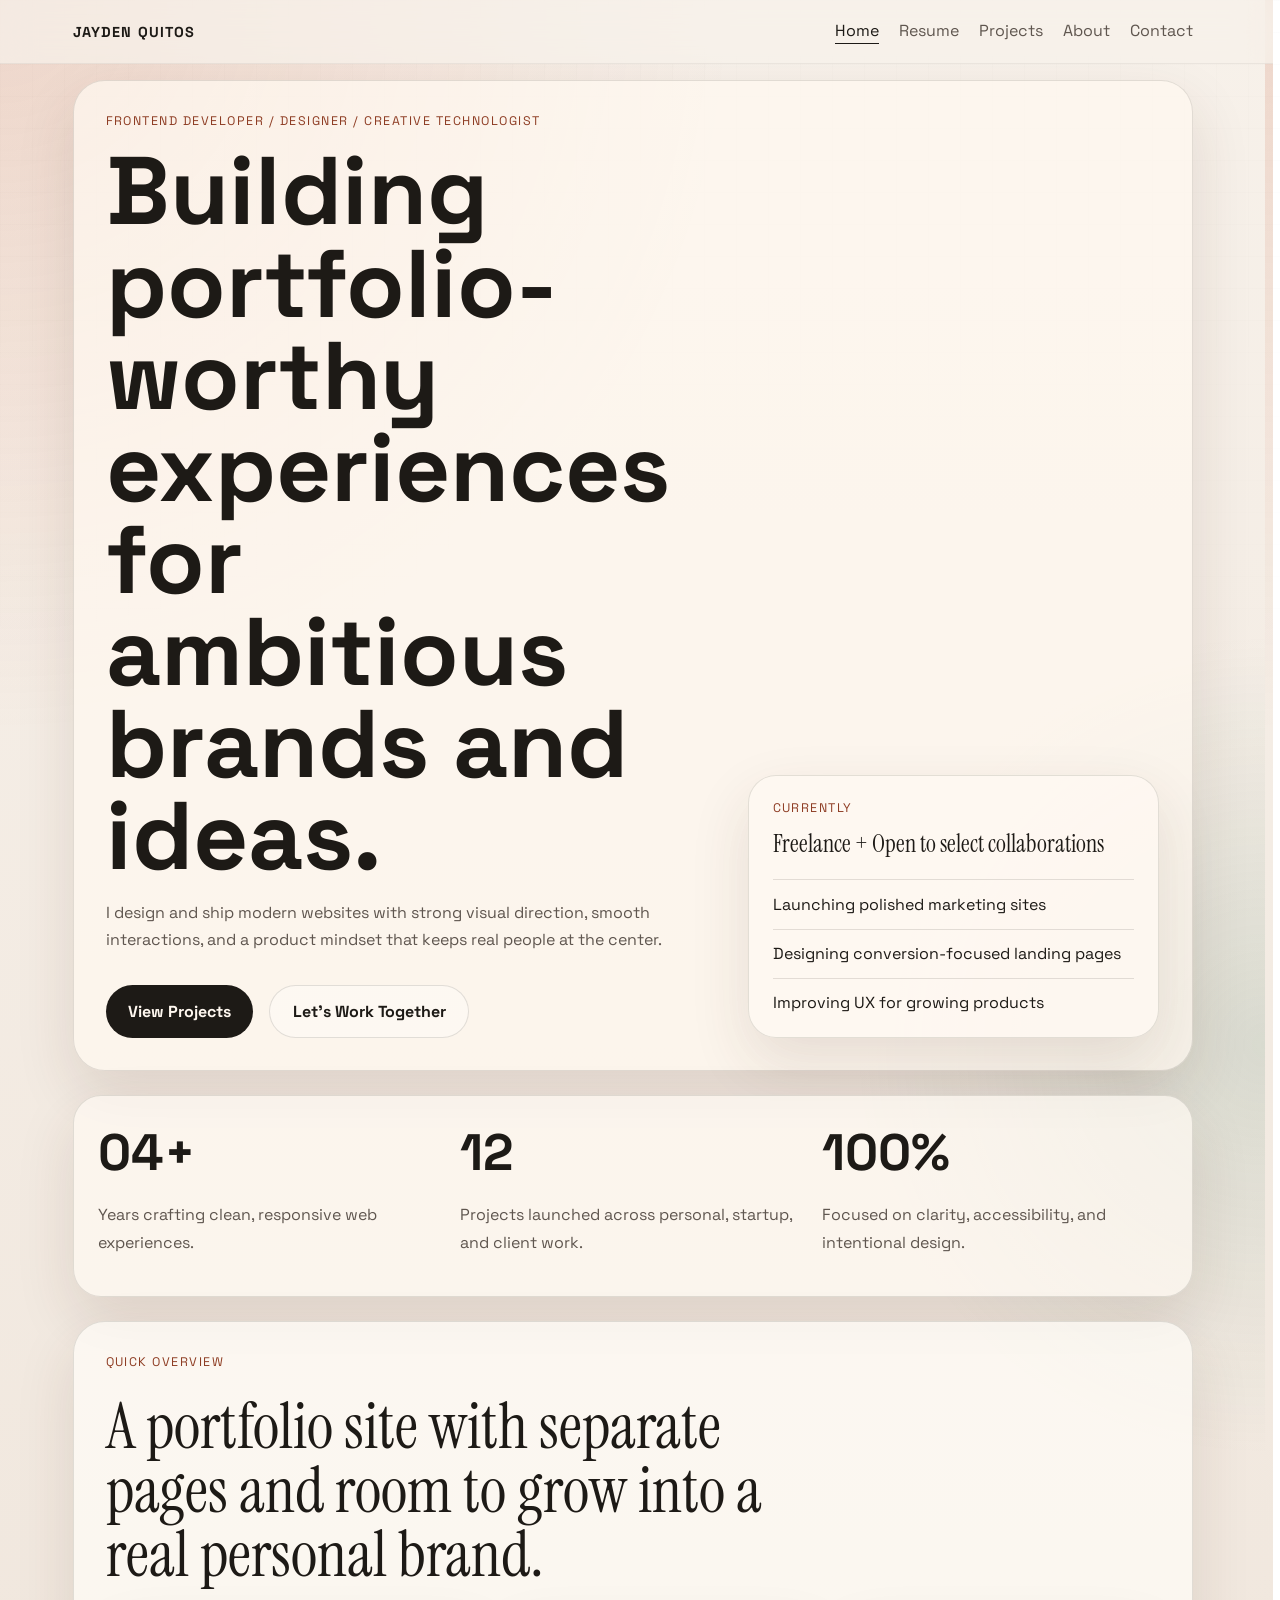
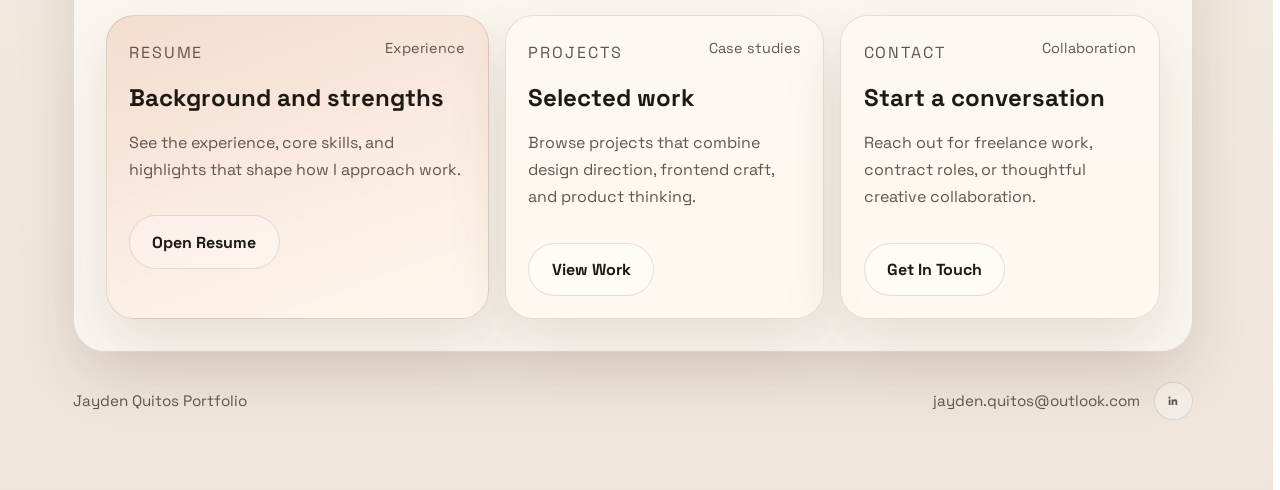
==== index.html @ 145be450 "Initial portfolio site" ====
<!DOCTYPE html>
<html lang="en">
<head>
  <meta charset="UTF-8">
  <meta name="viewport" content="width=device-width, initial-scale=1.0">
  <title>Jayden Quitos | Home</title>
  <meta
    name="description"
    content="Portfolio website for Jayden Quitos, a product-minded developer building thoughtful digital experiences."
  >
  <link rel="preconnect" href="https://fonts.googleapis.com">
  <link rel="preconnect" href="https://fonts.gstatic.com" crossorigin>
  <link
    href="https://fonts.googleapis.com/css2?family=Space+Grotesk:wght@400;500;700&family=Instrument+Serif:ital@0;1&display=swap"
    rel="stylesheet"
  >
  <link rel="stylesheet" href="styles.css">
</head>
<body data-page="home">
  <div class="site-shell">
    <header class="topbar">
      <a class="brand" href="index.html">Jayden Quitos</a>
      <nav class="nav">
        <a href="index.html" class="active">Home</a>
        <a href="resume.html">Resume</a>
        <a href="projects.html">Projects</a>
        <a href="about.html">About</a>
        <a href="contact.html">Contact</a>
      </nav>
    </header>

    <main>
      <section class="hero reveal">
        <div class="hero-copy">
          <p class="eyebrow">Frontend Developer / Designer / Creative Technologist</p>
          <h1>Building portfolio-worthy experiences for ambitious brands and ideas.</h1>
          <p class="lede">
            I design and ship modern websites with strong visual direction, smooth interactions,
            and a product mindset that keeps real people at the center.
          </p>
          <div class="hero-actions">
            <a class="button button-primary" href="projects.html">View Projects</a>
            <a class="button button-secondary" href="contact.html">Let's Work Together</a>
          </div>
        </div>

        <aside class="hero-card">
          <p class="card-label">Currently</p>
          <h2>Freelance + Open to select collaborations</h2>
          <ul class="highlight-list">
            <li>Launching polished marketing sites</li>
            <li>Designing conversion-focused landing pages</li>
            <li>Improving UX for growing products</li>
          </ul>
        </aside>
      </section>

      <section class="stats reveal">
        <article>
          <span>04+</span>
          <p>Years crafting clean, responsive web experiences.</p>
        </article>
        <article>
          <span>12</span>
          <p>Projects launched across personal, startup, and client work.</p>
        </article>
        <article>
          <span>100%</span>
          <p>Focused on clarity, accessibility, and intentional design.</p>
        </article>
      </section>

      <section class="section reveal">
        <div class="section-heading">
          <p class="eyebrow">Quick Overview</p>
          <h2>A portfolio site with separate pages and room to grow into a real personal brand.</h2>
        </div>

        <div class="project-grid">
          <article class="project-card featured">
            <div class="project-meta">
              <p>Resume</p>
              <span>Experience</span>
            </div>
            <h3>Background and strengths</h3>
            <p>See the experience, core skills, and highlights that shape how I approach work.</p>
            <div class="hero-actions">
              <a class="button button-secondary" href="resume.html">Open Resume</a>
            </div>
          </article>

          <article class="project-card">
            <div class="project-meta">
              <p>Projects</p>
              <span>Case studies</span>
            </div>
            <h3>Selected work</h3>
            <p>Browse projects that combine design direction, frontend craft, and product thinking.</p>
            <div class="hero-actions">
              <a class="button button-secondary" href="projects.html">View Work</a>
            </div>
          </article>

          <article class="project-card">
            <div class="project-meta">
              <p>Contact</p>
              <span>Collaboration</span>
            </div>
            <h3>Start a conversation</h3>
            <p>Reach out for freelance work, contract roles, or thoughtful creative collaboration.</p>
            <div class="hero-actions">
              <a class="button button-secondary" href="contact.html">Get In Touch</a>
            </div>
          </article>
        </div>
      </section>
    </main>

    <footer class="footer">
      <p>Jayden Quitos Portfolio</p>
      <div class="footer-links">
        <a class="footer-link" href="mailto:jayden.quitos@outlook.com">jayden.quitos@outlook.com</a>
        <a
          class="footer-icon"
          href="https://www.linkedin.com/in/jayden-quitos/"
          target="_blank"
          rel="noreferrer"
          aria-label="Jayden Quitos on LinkedIn"
        >
          <svg viewBox="0 0 24 24" aria-hidden="true">
            <path d="M6.94 8.5A1.56 1.56 0 1 1 6.93 5.4a1.56 1.56 0 0 1 .01 3.1Zm-1.34 1.2h2.68V18H5.6V9.7Zm4.36 0h2.57v1.13h.04c.36-.68 1.23-1.39 2.53-1.39 2.71 0 3.21 1.78 3.21 4.1V18h-2.67v-3.95c0-.94-.02-2.15-1.31-2.15-1.31 0-1.51 1.02-1.51 2.08V18H9.96V9.7Z"></path>
          </svg>
        </a>
      </div>
    </footer>
  </div>

  <script src="script.js"></script>
</body>
</html>
---- styles.css ----
:root {
  --bg: #f4efe7;
  --surface: rgba(255, 250, 242, 0.7);
  --surface-strong: #fff8f0;
  --text: #1d1a16;
  --muted: #5f564f;
  --line: rgba(29, 26, 22, 0.12);
  --accent: #c65d3a;
  --accent-deep: #8e3d24;
  --shadow: 0 24px 60px rgba(76, 45, 27, 0.12);
}

* {
  box-sizing: border-box;
}

html {
  scroll-behavior: smooth;
  scrollbar-gutter: stable;
}

body {
  margin: 0;
  min-height: 100vh;
  font-family: "Space Grotesk", sans-serif;
  color: var(--text);
  background:
    radial-gradient(circle at top left, rgba(198, 93, 58, 0.18), transparent 30%),
    radial-gradient(circle at right, rgba(96, 140, 118, 0.18), transparent 25%),
    linear-gradient(180deg, #f7f1ea 0%, #efe5db 100%);
}

body {
  overflow-y: scroll;
}

body::before {
  content: "";
  position: fixed;
  inset: 0;
  pointer-events: none;
  background-image: linear-gradient(rgba(29, 26, 22, 0.02) 1px, transparent 1px),
    linear-gradient(90deg, rgba(29, 26, 22, 0.02) 1px, transparent 1px);
  background-size: 32px 32px;
  mask-image: linear-gradient(180deg, rgba(0, 0, 0, 0.55), transparent 85%);
}

.site-shell {
  width: min(1120px, calc(100% - 2rem));
  margin: 0 auto;
  padding-bottom: 4rem;
}

.topbar {
  display: flex;
  align-items: center;
  justify-content: space-between;
  padding: 1.25rem 0;
  position: sticky;
  top: 0;
  z-index: 10;
}

.topbar::before {
  content: "";
  position: absolute;
  top: 0;
  bottom: 0;
  left: 50%;
  width: 100vw;
  transform: translateX(-50%);
  background: rgba(247, 241, 234, 0.72);
  backdrop-filter: blur(16px);
  -webkit-backdrop-filter: blur(16px);
  border-bottom: 1px solid rgba(29, 26, 22, 0.06);
  z-index: -1;
}

.brand,
.nav a {
  color: var(--text);
  text-decoration: none;
}

.brand {
  font-weight: 700;
  letter-spacing: 0.08em;
  text-transform: uppercase;
  font-size: 0.9rem;
}

.nav {
  display: flex;
  flex-wrap: wrap;
  gap: 1.25rem;
}

.nav a {
  color: var(--muted);
  padding-bottom: 0.15rem;
  border-bottom: 1px solid transparent;
}

.nav a:hover {
  color: var(--text);
  border-color: var(--accent);
}

.nav a.active {
  color: var(--text);
  border-color: var(--text);
}

.hero,
.stats,
.section,
.contact-panel,
.hero-card,
.project-card {
  border: 1px solid var(--line);
  box-shadow: var(--shadow);
}

.hero {
  display: grid;
  grid-template-columns: 1.35fr 0.9fr;
  gap: 1.5rem;
  padding: 2rem;
  border-radius: 32px;
  background: rgba(255, 248, 240, 0.72);
  margin-top: 1rem;
}

.page-hero {
  padding: 3rem 0 1rem;
  max-width: 48rem;
}

.eyebrow,
.project-meta p,
.card-label {
  text-transform: uppercase;
  letter-spacing: 0.12em;
  font-size: 0.78rem;
  color: var(--accent-deep);
  margin: 0 0 1rem;
}

.hero h1,
.page-hero h1,
.section-heading h2,
.hero-card h2 {
  margin: 0;
  line-height: 0.96;
}

.hero h1,
.page-hero h1 {
  font-size: clamp(3rem, 8vw, 6rem);
}

.hero h1 {
  max-width: 10ch;
}

.section-heading h2,
.hero-card h2 {
  font-family: "Instrument Serif", serif;
  font-weight: 400;
}

.lede,
.about-layout p,
.project-card p,
.contact-panel p,
.stats p {
  color: var(--muted);
  line-height: 1.7;
  font-size: 1rem;
}

.hero-actions {
  display: flex;
  flex-wrap: wrap;
  gap: 1rem;
  margin-top: 2rem;
}

.button {
  display: inline-flex;
  align-items: center;
  justify-content: center;
  border-radius: 999px;
  padding: 0.95rem 1.4rem;
  text-decoration: none;
  font-weight: 700;
  transition: transform 180ms ease, background-color 180ms ease, color 180ms ease;
}

.button:hover {
  transform: translateY(-2px);
}

.button-primary {
  background: var(--text);
  color: #fff8f0;
}

.button-secondary {
  border: 1px solid var(--line);
  color: var(--text);
  background: rgba(255, 255, 255, 0.3);
}

.hero-card,
.project-card,
.stats,
.contact-panel {
  background: var(--surface);
  border-radius: 28px;
}

.hero-card {
  padding: 1.5rem;
  align-self: end;
}

.highlight-list {
  list-style: none;
  padding: 0;
  margin: 1.5rem 0 0;
  display: grid;
  gap: 0.85rem;
}

.highlight-list li {
  padding-top: 0.85rem;
  border-top: 1px solid var(--line);
}

.stats {
  display: grid;
  grid-template-columns: repeat(3, 1fr);
  gap: 1rem;
  margin: 1.5rem 0 0;
  padding: 1.5rem;
}

.stats article span {
  display: block;
  font-size: clamp(2rem, 4vw, 3.25rem);
  font-weight: 700;
  margin-bottom: 0.5rem;
}

.section {
  margin-top: 1.5rem;
  padding: 2rem;
  border-radius: 32px;
  background: rgba(255, 252, 247, 0.72);
}

.section-heading {
  display: grid;
  gap: 0.6rem;
  max-width: 42rem;
  margin-bottom: 1.75rem;
}

.section-heading h2 {
  font-size: clamp(2rem, 5vw, 4rem);
  line-height: 1;
}

.project-grid {
  display: grid;
  grid-template-columns: 1.2fr 1fr 1fr;
  gap: 1rem;
}

.stacked-grid {
  grid-template-columns: repeat(3, 1fr);
}

.resume-grid {
  display: grid;
  grid-template-columns: 1.2fr 1fr 0.9fr;
  gap: 1rem;
}

.project-card {
  padding: 1.4rem;
}

.resume-card {
  padding: 1.4rem;
  border: 1px solid var(--line);
  border-radius: 28px;
  background: var(--surface);
  box-shadow: var(--shadow);
}

.resume-card h3 {
  margin: 0 0 1rem;
  font-size: 1.4rem;
}

.resume-item + .resume-item {
  margin-top: 1.25rem;
  padding-top: 1.25rem;
  border-top: 1px solid var(--line);
}

.resume-role,
.resume-meta {
  margin: 0;
}

.resume-role {
  font-weight: 700;
}

.resume-meta {
  color: var(--accent-deep);
  margin-top: 0.3rem;
  margin-bottom: 0.7rem;
  font-size: 0.9rem;
}

.compact {
  margin-top: 0;
}

.project-card.featured {
  background:
    linear-gradient(160deg, rgba(198, 93, 58, 0.18), rgba(255, 248, 240, 0.92)),
    var(--surface-strong);
}

.project-meta {
  display: flex;
  justify-content: space-between;
  gap: 1rem;
  color: var(--muted);
}

.project-meta span {
  color: var(--muted);
  font-size: 0.9rem;
}

.project-card h3 {
  margin: 0 0 0.8rem;
  font-size: 1.5rem;
}

.tag-row {
  display: flex;
  flex-wrap: wrap;
  gap: 0.65rem;
  margin-top: 1.25rem;
}

.tag-row span {
  border: 1px solid var(--line);
  border-radius: 999px;
  padding: 0.45rem 0.8rem;
  font-size: 0.85rem;
}

.about-layout {
  display: grid;
  grid-template-columns: repeat(2, minmax(0, 1fr));
  gap: 1.25rem;
}

.contact-panel {
  padding: 1.5rem;
  display: flex;
  align-items: center;
  justify-content: space-between;
  gap: 1rem;
}

.footer {
  display: flex;
  align-items: center;
  justify-content: space-between;
  gap: 1rem;
  padding: 1.5rem 0 0;
  color: var(--muted);
  font-size: 0.95rem;
}

.footer-links {
  display: flex;
  align-items: center;
  gap: 0.9rem;
}

.footer-link,
.footer-icon {
  color: var(--muted);
  text-decoration: none;
  transition: color 180ms ease, transform 180ms ease;
}

.footer-link:hover,
.footer-icon:hover {
  color: var(--text);
  transform: translateY(-1px);
}

.footer-icon {
  display: inline-flex;
  align-items: center;
  justify-content: center;
  width: 2.4rem;
  height: 2.4rem;
  border: 1px solid var(--line);
  border-radius: 999px;
  background: rgba(255, 255, 255, 0.35);
}

.footer-icon svg {
  width: 1rem;
  height: 1rem;
  fill: currentColor;
}

.reveal {
  opacity: 0;
  transform: translateY(28px);
  transition: opacity 700ms ease, transform 700ms ease;
}

.reveal.is-visible {
  opacity: 1;
  transform: translateY(0);
}

@media (max-width: 900px) {
  .hero,
  .stacked-grid,
  .resume-grid,
  .project-grid,
  .about-layout,
  .stats,
  .contact-panel {
    grid-template-columns: 1fr;
  }

  .contact-panel {
    display: grid;
  }
}

@media (max-width: 640px) {
  .site-shell {
    width: min(100% - 1rem, 100%);
  }

  .topbar {
    align-items: flex-start;
    flex-direction: column;
    gap: 0.75rem;
  }

  .nav {
    flex-wrap: wrap;
    gap: 0.8rem;
  }

  .footer {
    align-items: flex-start;
    flex-direction: column;
  }

  .footer-links {
    flex-wrap: wrap;
  }

  .hero,
  .section,
  .stats {
    padding: 1.25rem;
    border-radius: 24px;
  }

  .hero h1 {
    max-width: none;
  }
}
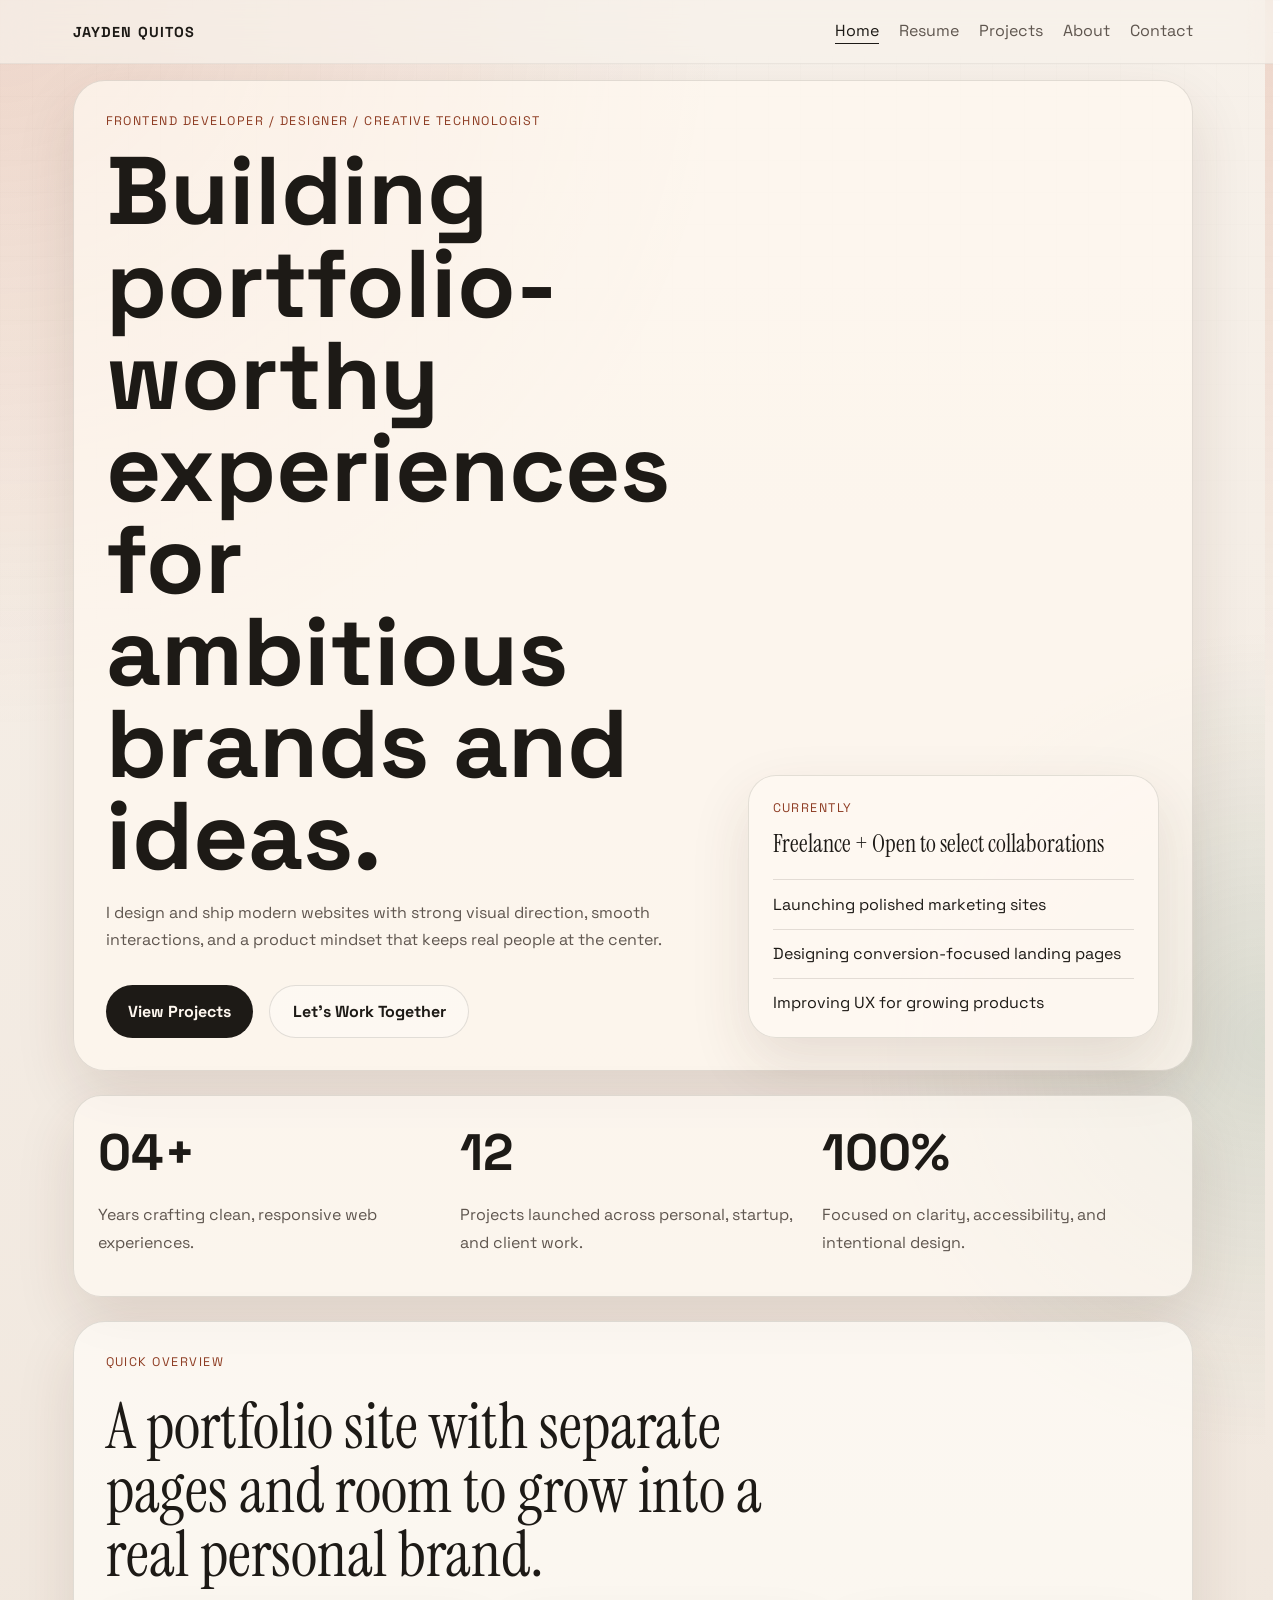
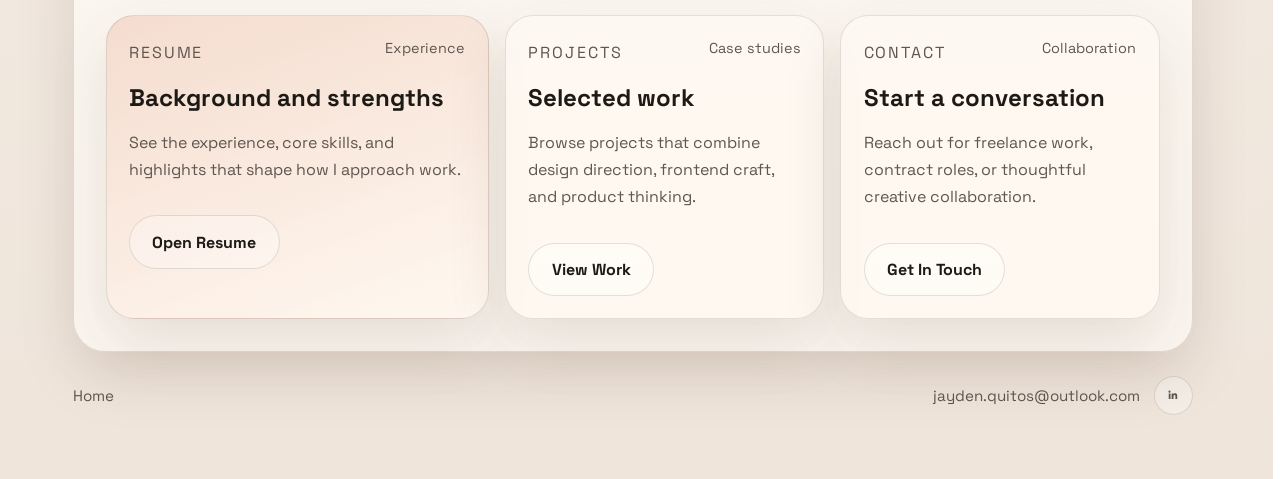
==== commit 99cd2f8e: "Restyle resume page and add footer home links" ====
--- a/index.html
+++ b/index.html
@@ -117,7 +117,7 @@
     </main>
 
     <footer class="footer">
-      <p>Jayden Quitos Portfolio</p>
+      <a class="footer-home" href="index.html">Home</a>
       <div class="footer-links">
         <a class="footer-link" href="mailto:jayden.quitos@outlook.com">jayden.quitos@outlook.com</a>
         <a
--- a/styles.css
+++ b/styles.css
@@ -27,6 +27,13 @@
   background:
     radial-gradient(circle at top left, rgba(198, 93, 58, 0.18), transparent 30%),
     radial-gradient(circle at right, rgba(96, 140, 118, 0.18), transparent 25%),
+    linear-gradient(180deg, #f7f1ea 0%, #efe5db 100%);
+}
+
+body[data-page="resume"] {
+  background:
+    linear-gradient(180deg, rgba(16, 11, 8, 0.64), rgba(16, 11, 8, 0.22) 24%, rgba(247, 241, 234, 0.94) 58%),
+    url("assets/Jayden-Resume-Background-v2.jpg") center top / cover fixed no-repeat,
     linear-gradient(180deg, #f7f1ea 0%, #efe5db 100%);
 }
 
@@ -76,6 +83,11 @@
   z-index: -1;
 }
 
+body[data-page="resume"] .topbar::before {
+  background: rgba(16, 11, 8, 0.24);
+  border-bottom: 1px solid rgba(255, 248, 240, 0.1);
+}
+
 .brand,
 .nav a {
   color: var(--text);
@@ -109,6 +121,17 @@
 .nav a.active {
   color: var(--text);
   border-color: var(--text);
+}
+
+body[data-page="resume"] .brand,
+body[data-page="resume"] .nav a {
+  color: #fff6ec;
+}
+
+body[data-page="resume"] .nav a:hover,
+body[data-page="resume"] .nav a.active {
+  color: #ffffff;
+  border-color: rgba(255, 255, 255, 0.88);
 }
 
 .hero,
@@ -136,6 +159,10 @@
   max-width: 48rem;
 }
 
+.resume-page-hero {
+  padding-top: 4.1rem;
+}
+
 .eyebrow,
 .project-meta p,
 .card-label {
@@ -177,6 +204,16 @@
   color: var(--muted);
   line-height: 1.7;
   font-size: 1rem;
+}
+
+body[data-page="resume"] .resume-page-hero h1,
+body[data-page="resume"] .resume-page-hero .eyebrow,
+body[data-page="resume"] .resume-page-hero .lede {
+  color: #fff8ef;
+}
+
+body[data-page="resume"] .resume-page-hero .lede {
+  max-width: 26rem;
 }
 
 .hero-actions {
@@ -260,6 +297,10 @@
   background: rgba(255, 252, 247, 0.72);
 }
 
+.resume-section {
+  margin-top: 2rem;
+}
+
 .section-heading {
   display: grid;
   gap: 0.6rem;
@@ -282,49 +323,22 @@
   grid-template-columns: repeat(3, 1fr);
 }
 
-.resume-grid {
-  display: grid;
-  grid-template-columns: 1.2fr 1fr 0.9fr;
-  gap: 1rem;
-}
-
 .project-card {
   padding: 1.4rem;
 }
 
-.resume-card {
-  padding: 1.4rem;
-  border: 1px solid var(--line);
-  border-radius: 28px;
-  background: var(--surface);
-  box-shadow: var(--shadow);
-}
-
-.resume-card h3 {
-  margin: 0 0 1rem;
-  font-size: 1.4rem;
-}
-
-.resume-item + .resume-item {
-  margin-top: 1.25rem;
-  padding-top: 1.25rem;
-  border-top: 1px solid var(--line);
-}
-
-.resume-role,
-.resume-meta {
-  margin: 0;
-}
-
-.resume-role {
-  font-weight: 700;
-}
-
-.resume-meta {
-  color: var(--accent-deep);
-  margin-top: 0.3rem;
-  margin-bottom: 0.7rem;
-  font-size: 0.9rem;
+.resume-preview {
+  max-width: 980px;
+  margin: 0 auto;
+}
+
+.resume-image {
+  display: block;
+  width: 100%;
+  height: auto;
+  border-radius: 24px;
+  box-shadow: 0 36px 90px rgba(45, 27, 15, 0.26);
+  background: #ffffff;
 }
 
 .compact {
@@ -398,6 +412,7 @@
   gap: 0.9rem;
 }
 
+.footer-home,
 .footer-link,
 .footer-icon {
   color: var(--muted);
@@ -405,6 +420,7 @@
   transition: color 180ms ease, transform 180ms ease;
 }
 
+.footer-home:hover,
 .footer-link:hover,
 .footer-icon:hover {
   color: var(--text);
@@ -442,7 +458,6 @@
 @media (max-width: 900px) {
   .hero,
   .stacked-grid,
-  .resume-grid,
   .project-grid,
   .about-layout,
   .stats,
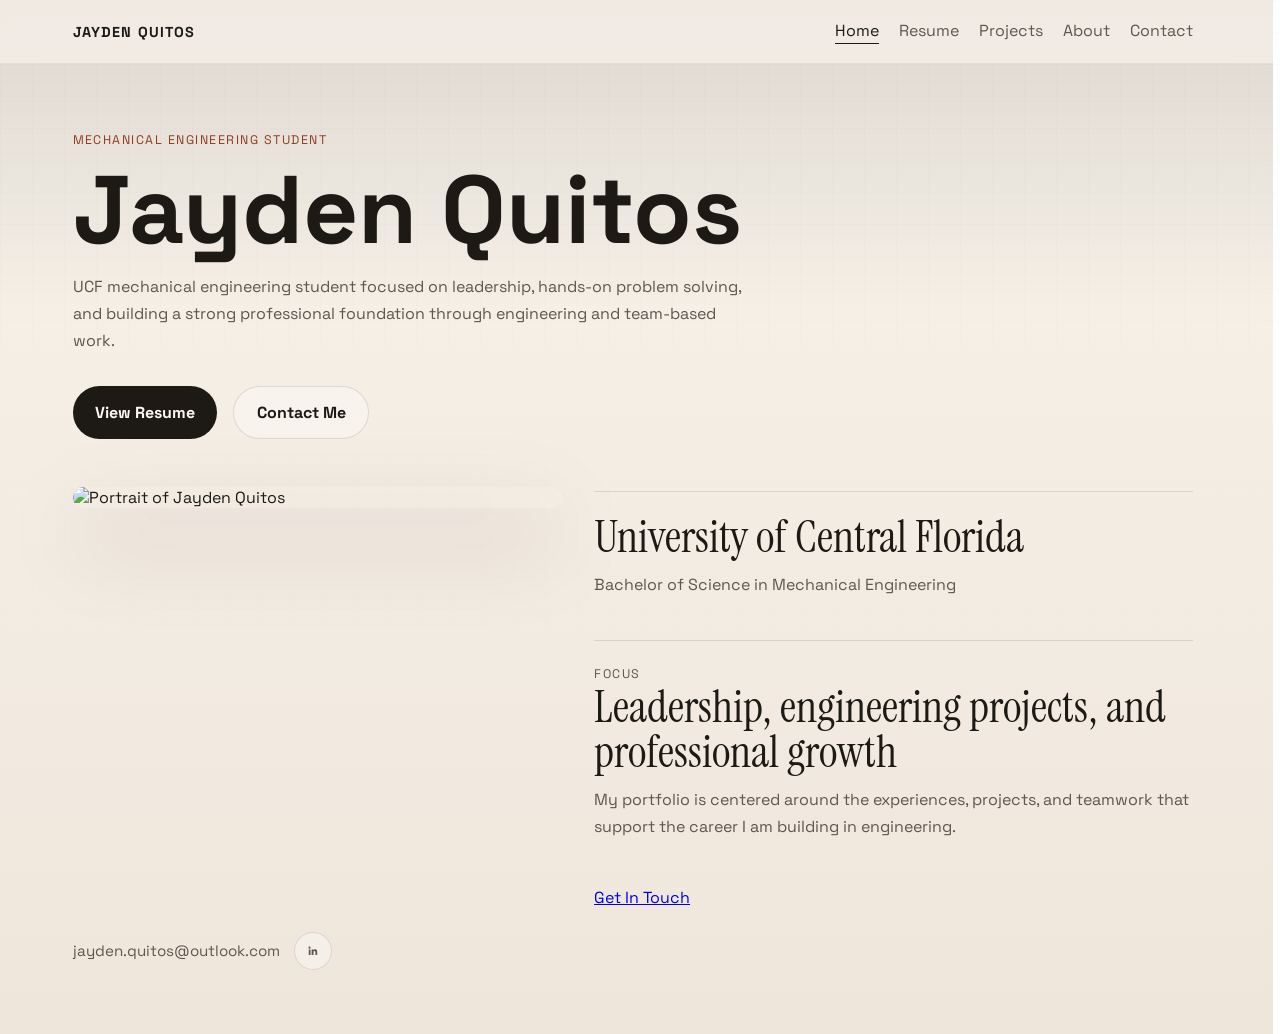
==== commit 97867eee: "Add files via upload" ====
--- a/index.html
+++ b/index.html
@@ -1,140 +1,97 @@
-<!DOCTYPE html>
-<html lang="en">
-<head>
-  <meta charset="UTF-8">
-  <meta name="viewport" content="width=device-width, initial-scale=1.0">
-  <title>Jayden Quitos | Home</title>
-  <meta
-    name="description"
-    content="Portfolio website for Jayden Quitos, a product-minded developer building thoughtful digital experiences."
-  >
-  <link rel="preconnect" href="https://fonts.googleapis.com">
-  <link rel="preconnect" href="https://fonts.gstatic.com" crossorigin>
-  <link
-    href="https://fonts.googleapis.com/css2?family=Space+Grotesk:wght@400;500;700&family=Instrument+Serif:ital@0;1&display=swap"
-    rel="stylesheet"
-  >
-  <link rel="stylesheet" href="styles.css">
-</head>
-<body data-page="home">
-  <div class="site-shell">
-    <header class="topbar">
-      <a class="brand" href="index.html">Jayden Quitos</a>
-      <nav class="nav">
-        <a href="index.html" class="active">Home</a>
-        <a href="resume.html">Resume</a>
-        <a href="projects.html">Projects</a>
-        <a href="about.html">About</a>
-        <a href="contact.html">Contact</a>
-      </nav>
+<!DOCTYPE html>
+<html lang="en">
+<head>
+  <meta charset="UTF-8">
+  <meta name="viewport" content="width=device-width, initial-scale=1.0">
+  <title>Jayden Quitos | Home</title>
+  <meta
+    name="description"
+    content="Portfolio website for Jayden Quitos, a product-minded developer building thoughtful digital experiences."
+  >
+  <link rel="preconnect" href="https://fonts.googleapis.com">
+  <link rel="preconnect" href="https://fonts.gstatic.com" crossorigin>
+  <link
+    href="https://fonts.googleapis.com/css2?family=Space+Grotesk:wght@400;500;700&family=Instrument+Serif:ital@0;1&display=swap"
+    rel="stylesheet"
+  >
+  <link rel="stylesheet" href="styles.css">
+</head>
+<body data-page="home">
+  <div class="site-shell">
+    <header class="topbar">
+      <a class="brand" href="index.html">Jayden Quitos</a>
+      <nav class="nav">
+        <a href="index.html" class="active">Home</a>
+        <a href="resume.html">Resume</a>
+        <a href="projects.html">Projects</a>
+        <a href="about.html">About</a>
+        <a href="contact.html">Contact</a>
+      </nav>
     </header>
 
     <main>
-      <section class="hero reveal">
-        <div class="hero-copy">
-          <p class="eyebrow">Frontend Developer / Designer / Creative Technologist</p>
-          <h1>Building portfolio-worthy experiences for ambitious brands and ideas.</h1>
-          <p class="lede">
-            I design and ship modern websites with strong visual direction, smooth interactions,
-            and a product mindset that keeps real people at the center.
-          </p>
-          <div class="hero-actions">
-            <a class="button button-primary" href="projects.html">View Projects</a>
-            <a class="button button-secondary" href="contact.html">Let's Work Together</a>
-          </div>
+      <section class="page-hero home-page-hero reveal">
+        <p class="eyebrow">Mechanical Engineering Student</p>
+        <h1>Jayden Quitos</h1>
+        <p class="lede">
+          UCF mechanical engineering student focused on leadership, hands-on problem solving, and
+          building a strong professional foundation through engineering and team-based work.
+        </p>
+        <div class="hero-actions">
+          <a class="button button-primary" href="resume.html">View Resume</a>
+          <a class="button button-secondary" href="contact.html">Contact Me</a>
+        </div>
+      </section>
+
+      <section class="home-profile reveal">
+        <div class="home-photo-wrap">
+          <img
+            class="home-photo"
+            src="assets/Jayden-Profile.png"
+            alt="Portrait of Jayden Quitos"
+          >
         </div>
 
-        <aside class="hero-card">
-          <p class="card-label">Currently</p>
-          <h2>Freelance + Open to select collaborations</h2>
-          <ul class="highlight-list">
-            <li>Launching polished marketing sites</li>
-            <li>Designing conversion-focused landing pages</li>
-            <li>Improving UX for growing products</li>
-          </ul>
-        </aside>
-      </section>
-
-      <section class="stats reveal">
-        <article>
-          <span>04+</span>
-          <p>Years crafting clean, responsive web experiences.</p>
-        </article>
-        <article>
-          <span>12</span>
-          <p>Projects launched across personal, startup, and client work.</p>
-        </article>
-        <article>
-          <span>100%</span>
-          <p>Focused on clarity, accessibility, and intentional design.</p>
-        </article>
-      </section>
-
-      <section class="section reveal">
-        <div class="section-heading">
-          <p class="eyebrow">Quick Overview</p>
-          <h2>A portfolio site with separate pages and room to grow into a real personal brand.</h2>
-        </div>
-
-        <div class="project-grid">
-          <article class="project-card featured">
-            <div class="project-meta">
-              <p>Resume</p>
-              <span>Experience</span>
-            </div>
-            <h3>Background and strengths</h3>
-            <p>See the experience, core skills, and highlights that shape how I approach work.</p>
-            <div class="hero-actions">
-              <a class="button button-secondary" href="resume.html">Open Resume</a>
-            </div>
+        <div class="home-summary">
+          <article class="simple-panel">
+            <h2>University of Central Florida</h2>
+            <p>Bachelor of Science in Mechanical Engineering</p>
           </article>
 
-          <article class="project-card">
-            <div class="project-meta">
-              <p>Projects</p>
-              <span>Case studies</span>
-            </div>
-            <h3>Selected work</h3>
-            <p>Browse projects that combine design direction, frontend craft, and product thinking.</p>
-            <div class="hero-actions">
-              <a class="button button-secondary" href="projects.html">View Work</a>
-            </div>
+          <article class="simple-panel">
+            <p class="card-label">Focus</p>
+            <h2>Leadership, engineering projects, and professional growth</h2>
+            <p>
+              My portfolio is centered around the experiences, projects, and teamwork that support
+              the career I am building in engineering.
+            </p>
           </article>
 
-          <article class="project-card">
-            <div class="project-meta">
-              <p>Contact</p>
-              <span>Collaboration</span>
-            </div>
-            <h3>Start a conversation</h3>
-            <p>Reach out for freelance work, contract roles, or thoughtful creative collaboration.</p>
-            <div class="hero-actions">
-              <a class="button button-secondary" href="contact.html">Get In Touch</a>
-            </div>
-          </article>
+          <div class="home-links">
+            <a class="text-link" href="contact.html">Get In Touch</a>
+          </div>
         </div>
       </section>
     </main>
 
     <footer class="footer">
-      <a class="footer-home" href="index.html">Home</a>
       <div class="footer-links">
         <a class="footer-link" href="mailto:jayden.quitos@outlook.com">jayden.quitos@outlook.com</a>
         <a
-          class="footer-icon"
-          href="https://www.linkedin.com/in/jayden-quitos/"
-          target="_blank"
-          rel="noreferrer"
-          aria-label="Jayden Quitos on LinkedIn"
-        >
-          <svg viewBox="0 0 24 24" aria-hidden="true">
-            <path d="M6.94 8.5A1.56 1.56 0 1 1 6.93 5.4a1.56 1.56 0 0 1 .01 3.1Zm-1.34 1.2h2.68V18H5.6V9.7Zm4.36 0h2.57v1.13h.04c.36-.68 1.23-1.39 2.53-1.39 2.71 0 3.21 1.78 3.21 4.1V18h-2.67v-3.95c0-.94-.02-2.15-1.31-2.15-1.31 0-1.51 1.02-1.51 2.08V18H9.96V9.7Z"></path>
-          </svg>
-        </a>
-      </div>
-    </footer>
-  </div>
-
-  <script src="script.js"></script>
-</body>
-</html>
+          class="footer-icon"
+          href="https://www.linkedin.com/in/jayden-quitos/"
+          target="_blank"
+          rel="noreferrer"
+          aria-label="Jayden Quitos on LinkedIn"
+        >
+          <svg viewBox="0 0 24 24" aria-hidden="true">
+            <path d="M6.94 8.5A1.56 1.56 0 1 1 6.93 5.4a1.56 1.56 0 0 1 .01 3.1Zm-1.34 1.2h2.68V18H5.6V9.7Zm4.36 0h2.57v1.13h.04c.36-.68 1.23-1.39 2.53-1.39 2.71 0 3.21 1.78 3.21 4.1V18h-2.67v-3.95c0-.94-.02-2.15-1.31-2.15-1.31 0-1.51 1.02-1.51 2.08V18H9.96V9.7Z"></path>
+          </svg>
+        </a>
+      </div>
+    </footer>
+  </div>
+
+  <script src="script.js"></script>
+</body>
+</html>
--- a/styles.css
+++ b/styles.css
@@ -1,35 +1,35 @@
-:root {
-  --bg: #f4efe7;
-  --surface: rgba(255, 250, 242, 0.7);
-  --surface-strong: #fff8f0;
-  --text: #1d1a16;
-  --muted: #5f564f;
-  --line: rgba(29, 26, 22, 0.12);
-  --accent: #c65d3a;
-  --accent-deep: #8e3d24;
-  --shadow: 0 24px 60px rgba(76, 45, 27, 0.12);
-}
-
-* {
-  box-sizing: border-box;
-}
-
-html {
-  scroll-behavior: smooth;
-  scrollbar-gutter: stable;
-}
-
-body {
-  margin: 0;
-  min-height: 100vh;
-  font-family: "Space Grotesk", sans-serif;
-  color: var(--text);
-  background:
-    radial-gradient(circle at top left, rgba(198, 93, 58, 0.18), transparent 30%),
-    radial-gradient(circle at right, rgba(96, 140, 118, 0.18), transparent 25%),
-    linear-gradient(180deg, #f7f1ea 0%, #efe5db 100%);
-}
-
+:root {
+  --bg: #f4efe7;
+  --surface: rgba(255, 250, 242, 0.7);
+  --surface-strong: #fff8f0;
+  --text: #1d1a16;
+  --muted: #5f564f;
+  --line: rgba(29, 26, 22, 0.12);
+  --accent: #c65d3a;
+  --accent-deep: #8e3d24;
+  --shadow: 0 24px 60px rgba(76, 45, 27, 0.12);
+}
+
+* {
+  box-sizing: border-box;
+}
+
+html {
+  scroll-behavior: smooth;
+  scrollbar-gutter: stable;
+}
+
+body {
+  margin: 0;
+  min-height: 100vh;
+  font-family: "Space Grotesk", sans-serif;
+  color: var(--text);
+  background:
+    radial-gradient(circle at top left, rgba(198, 93, 58, 0.18), transparent 30%),
+    radial-gradient(circle at right, rgba(96, 140, 118, 0.18), transparent 25%),
+    linear-gradient(180deg, #f7f1ea 0%, #efe5db 100%);
+}
+
 body[data-page="resume"] {
   background:
     linear-gradient(180deg, rgba(16, 11, 8, 0.64), rgba(16, 11, 8, 0.22) 24%, rgba(247, 241, 234, 0.94) 58%),
@@ -37,365 +37,444 @@
     linear-gradient(180deg, #f7f1ea 0%, #efe5db 100%);
 }
 
-body {
-  overflow-y: scroll;
-}
-
-body::before {
-  content: "";
-  position: fixed;
-  inset: 0;
-  pointer-events: none;
-  background-image: linear-gradient(rgba(29, 26, 22, 0.02) 1px, transparent 1px),
-    linear-gradient(90deg, rgba(29, 26, 22, 0.02) 1px, transparent 1px);
-  background-size: 32px 32px;
-  mask-image: linear-gradient(180deg, rgba(0, 0, 0, 0.55), transparent 85%);
-}
-
-.site-shell {
-  width: min(1120px, calc(100% - 2rem));
-  margin: 0 auto;
-  padding-bottom: 4rem;
-}
-
-.topbar {
-  display: flex;
-  align-items: center;
-  justify-content: space-between;
-  padding: 1.25rem 0;
-  position: sticky;
-  top: 0;
-  z-index: 10;
-}
-
-.topbar::before {
-  content: "";
-  position: absolute;
-  top: 0;
-  bottom: 0;
-  left: 50%;
-  width: 100vw;
-  transform: translateX(-50%);
-  background: rgba(247, 241, 234, 0.72);
-  backdrop-filter: blur(16px);
-  -webkit-backdrop-filter: blur(16px);
-  border-bottom: 1px solid rgba(29, 26, 22, 0.06);
-  z-index: -1;
-}
-
-body[data-page="resume"] .topbar::before {
-  background: rgba(16, 11, 8, 0.24);
-  border-bottom: 1px solid rgba(255, 248, 240, 0.1);
-}
-
-.brand,
-.nav a {
-  color: var(--text);
-  text-decoration: none;
-}
-
-.brand {
-  font-weight: 700;
-  letter-spacing: 0.08em;
-  text-transform: uppercase;
-  font-size: 0.9rem;
-}
-
-.nav {
-  display: flex;
-  flex-wrap: wrap;
-  gap: 1.25rem;
-}
-
-.nav a {
-  color: var(--muted);
-  padding-bottom: 0.15rem;
-  border-bottom: 1px solid transparent;
-}
-
-.nav a:hover {
-  color: var(--text);
-  border-color: var(--accent);
-}
-
-.nav a.active {
-  color: var(--text);
-  border-color: var(--text);
-}
-
-body[data-page="resume"] .brand,
-body[data-page="resume"] .nav a {
-  color: #fff6ec;
-}
-
-body[data-page="resume"] .nav a:hover,
-body[data-page="resume"] .nav a.active {
-  color: #ffffff;
-  border-color: rgba(255, 255, 255, 0.88);
-}
-
-.hero,
-.stats,
-.section,
-.contact-panel,
-.hero-card,
-.project-card {
-  border: 1px solid var(--line);
-  box-shadow: var(--shadow);
-}
-
-.hero {
-  display: grid;
-  grid-template-columns: 1.35fr 0.9fr;
-  gap: 1.5rem;
-  padding: 2rem;
-  border-radius: 32px;
-  background: rgba(255, 248, 240, 0.72);
-  margin-top: 1rem;
-}
-
+body[data-page="home"] {
+  background:
+    linear-gradient(180deg, rgba(17, 12, 9, 0.12), rgba(247, 241, 234, 0) 30%),
+    linear-gradient(180deg, #f8f3eb 0%, #efe6db 100%);
+}
+
+body {
+  overflow-y: scroll;
+}
+
+body::before {
+  content: "";
+  position: fixed;
+  inset: 0;
+  pointer-events: none;
+  background-image: linear-gradient(rgba(29, 26, 22, 0.02) 1px, transparent 1px),
+    linear-gradient(90deg, rgba(29, 26, 22, 0.02) 1px, transparent 1px);
+  background-size: 32px 32px;
+  mask-image: linear-gradient(180deg, rgba(0, 0, 0, 0.55), transparent 85%);
+}
+
+.site-shell {
+  width: min(1120px, calc(100% - 2rem));
+  margin: 0 auto;
+  padding-bottom: 4rem;
+}
+
+.topbar {
+  display: flex;
+  align-items: center;
+  justify-content: space-between;
+  padding: 1.25rem 0;
+  position: sticky;
+  top: 0;
+  z-index: 10;
+}
+
+.topbar::before {
+  content: "";
+  position: absolute;
+  top: 0;
+  bottom: 0;
+  left: 50%;
+  width: 100vw;
+  transform: translateX(-50%);
+  background: rgba(247, 241, 234, 0.72);
+  backdrop-filter: blur(16px);
+  -webkit-backdrop-filter: blur(16px);
+  border-bottom: 1px solid rgba(29, 26, 22, 0.06);
+  z-index: -1;
+}
+
+body[data-page="resume"] .topbar::before {
+  background: rgba(16, 11, 8, 0.24);
+  border-bottom: 1px solid rgba(255, 248, 240, 0.1);
+}
+
+.brand,
+.nav a {
+  color: var(--text);
+  text-decoration: none;
+}
+
+.brand {
+  font-weight: 700;
+  letter-spacing: 0.08em;
+  text-transform: uppercase;
+  font-size: 0.9rem;
+}
+
+.nav {
+  display: flex;
+  flex-wrap: wrap;
+  gap: 1.25rem;
+}
+
+.nav a {
+  color: var(--muted);
+  padding-bottom: 0.15rem;
+  border-bottom: 1px solid transparent;
+}
+
+.nav a:hover {
+  color: var(--text);
+  border-color: var(--accent);
+}
+
+.nav a.active {
+  color: var(--text);
+  border-color: var(--text);
+}
+
+body[data-page="resume"] .brand,
+body[data-page="resume"] .nav a {
+  color: #fff6ec;
+}
+
+body[data-page="resume"] .nav a:hover,
+body[data-page="resume"] .nav a.active {
+  color: #ffffff;
+  border-color: rgba(255, 255, 255, 0.88);
+}
+
+.hero,
+.stats,
+.section,
+.contact-panel,
+.hero-card,
+.project-card {
+  border: 1px solid var(--line);
+  box-shadow: var(--shadow);
+}
+
+.hero {
+  display: grid;
+  grid-template-columns: 1.35fr 0.9fr;
+  gap: 1.5rem;
+  padding: 2rem;
+  border-radius: 32px;
+  background: rgba(255, 248, 240, 0.72);
+  margin-top: 1rem;
+}
+
 .page-hero {
   padding: 3rem 0 1rem;
   max-width: 48rem;
 }
 
-.resume-page-hero {
-  padding-top: 4.1rem;
-}
-
-.eyebrow,
-.project-meta p,
-.card-label {
-  text-transform: uppercase;
-  letter-spacing: 0.12em;
-  font-size: 0.78rem;
-  color: var(--accent-deep);
-  margin: 0 0 1rem;
-}
-
-.hero h1,
-.page-hero h1,
-.section-heading h2,
-.hero-card h2 {
-  margin: 0;
-  line-height: 0.96;
-}
-
-.hero h1,
-.page-hero h1 {
-  font-size: clamp(3rem, 8vw, 6rem);
-}
-
-.hero h1 {
-  max-width: 10ch;
-}
-
-.section-heading h2,
-.hero-card h2 {
-  font-family: "Instrument Serif", serif;
-  font-weight: 400;
-}
-
-.lede,
-.about-layout p,
-.project-card p,
-.contact-panel p,
-.stats p {
-  color: var(--muted);
-  line-height: 1.7;
-  font-size: 1rem;
-}
-
-body[data-page="resume"] .resume-page-hero h1,
-body[data-page="resume"] .resume-page-hero .eyebrow,
-body[data-page="resume"] .resume-page-hero .lede {
-  color: #fff8ef;
-}
-
-body[data-page="resume"] .resume-page-hero .lede {
-  max-width: 26rem;
-}
-
-.hero-actions {
-  display: flex;
-  flex-wrap: wrap;
-  gap: 1rem;
-  margin-top: 2rem;
-}
-
-.button {
-  display: inline-flex;
-  align-items: center;
-  justify-content: center;
-  border-radius: 999px;
-  padding: 0.95rem 1.4rem;
-  text-decoration: none;
-  font-weight: 700;
-  transition: transform 180ms ease, background-color 180ms ease, color 180ms ease;
-}
-
-.button:hover {
-  transform: translateY(-2px);
-}
-
-.button-primary {
-  background: var(--text);
-  color: #fff8f0;
-}
-
-.button-secondary {
-  border: 1px solid var(--line);
-  color: var(--text);
-  background: rgba(255, 255, 255, 0.3);
-}
-
-.hero-card,
-.project-card,
-.stats,
-.contact-panel {
-  background: var(--surface);
-  border-radius: 28px;
-}
-
-.hero-card {
-  padding: 1.5rem;
-  align-self: end;
-}
-
-.highlight-list {
-  list-style: none;
-  padding: 0;
-  margin: 1.5rem 0 0;
-  display: grid;
-  gap: 0.85rem;
-}
-
-.highlight-list li {
-  padding-top: 0.85rem;
-  border-top: 1px solid var(--line);
-}
-
-.stats {
-  display: grid;
-  grid-template-columns: repeat(3, 1fr);
-  gap: 1rem;
-  margin: 1.5rem 0 0;
-  padding: 1.5rem;
-}
-
-.stats article span {
-  display: block;
-  font-size: clamp(2rem, 4vw, 3.25rem);
-  font-weight: 700;
-  margin-bottom: 0.5rem;
-}
-
-.section {
-  margin-top: 1.5rem;
-  padding: 2rem;
-  border-radius: 32px;
-  background: rgba(255, 252, 247, 0.72);
-}
-
-.resume-section {
-  margin-top: 2rem;
-}
-
-.section-heading {
-  display: grid;
-  gap: 0.6rem;
+.home-page-hero {
+  padding-top: 4.25rem;
   max-width: 42rem;
-  margin-bottom: 1.75rem;
-}
-
-.section-heading h2 {
-  font-size: clamp(2rem, 5vw, 4rem);
-  line-height: 1;
-}
-
+}
+
+.home-page-hero h1 {
+  line-height: 1.04;
+}
+
+.resume-page-hero {
+  padding-top: 4.1rem;
+}
+
+.eyebrow,
+.project-meta p,
+.card-label {
+  text-transform: uppercase;
+  letter-spacing: 0.12em;
+  font-size: 0.78rem;
+  color: var(--accent-deep);
+  margin: 0 0 1rem;
+}
+
+.hero h1,
+.page-hero h1,
+.section-heading h2,
+.hero-card h2 {
+  margin: 0;
+  line-height: 0.96;
+}
+
+.hero h1,
+.page-hero h1 {
+  font-size: clamp(3rem, 8vw, 6rem);
+}
+
+.hero h1 {
+  max-width: 10ch;
+}
+
+.section-heading h2,
+.hero-card h2 {
+  font-family: "Instrument Serif", serif;
+  font-weight: 400;
+}
+
+.lede,
+.about-layout p,
+.project-card p,
+.contact-panel p,
+.stats p {
+  color: var(--muted);
+  line-height: 1.7;
+  font-size: 1rem;
+}
+
+body[data-page="resume"] .resume-page-hero h1,
+body[data-page="resume"] .resume-page-hero .eyebrow,
+body[data-page="resume"] .resume-page-hero .lede {
+  color: #fff8ef;
+}
+
+body[data-page="resume"] .resume-page-hero .lede {
+  max-width: 26rem;
+}
+
+.hero-actions {
+  display: flex;
+  flex-wrap: wrap;
+  gap: 1rem;
+  margin-top: 2rem;
+}
+
+.button {
+  display: inline-flex;
+  align-items: center;
+  justify-content: center;
+  border-radius: 999px;
+  padding: 0.95rem 1.4rem;
+  text-decoration: none;
+  font-weight: 700;
+  transition: transform 180ms ease, background-color 180ms ease, color 180ms ease;
+}
+
+.button:hover {
+  transform: translateY(-2px);
+}
+
+.button-primary {
+  background: var(--text);
+  color: #fff8f0;
+}
+
+.button-secondary {
+  border: 1px solid var(--line);
+  color: var(--text);
+  background: rgba(255, 255, 255, 0.3);
+}
+
+.hero-card,
+.project-card,
+.stats,
+.contact-panel {
+  background: var(--surface);
+  border-radius: 28px;
+}
+
+.hero-card {
+  padding: 1.5rem;
+  align-self: end;
+}
+
+.highlight-list {
+  list-style: none;
+  padding: 0;
+  margin: 1.5rem 0 0;
+  display: grid;
+  gap: 0.85rem;
+}
+
+.highlight-list li {
+  padding-top: 0.85rem;
+  border-top: 1px solid var(--line);
+}
+
+.stats {
+  display: grid;
+  grid-template-columns: repeat(3, 1fr);
+  gap: 1rem;
+  margin: 1.5rem 0 0;
+  padding: 1.5rem;
+}
+
+.stats article span {
+  display: block;
+  font-size: clamp(2rem, 4vw, 3.25rem);
+  font-weight: 700;
+  margin-bottom: 0.5rem;
+}
+
+.section {
+  margin-top: 1.5rem;
+  padding: 2rem;
+  border-radius: 32px;
+  background: rgba(255, 252, 247, 0.72);
+}
+
+.resume-section {
+  margin-top: 2rem;
+}
+
+.section-heading {
+  display: grid;
+  gap: 0.6rem;
+  max-width: 42rem;
+  margin-bottom: 1.75rem;
+}
+
+.section-heading h2 {
+  font-size: clamp(2rem, 5vw, 4rem);
+  line-height: 1;
+}
+
 .project-grid {
   display: grid;
   grid-template-columns: 1.2fr 1fr 1fr;
   gap: 1rem;
 }
 
-.stacked-grid {
-  grid-template-columns: repeat(3, 1fr);
-}
-
-.project-card {
-  padding: 1.4rem;
-}
-
-.resume-preview {
-  max-width: 980px;
-  margin: 0 auto;
-}
-
-.resume-image {
+.home-profile {
+  display: grid;
+  grid-template-columns: 0.9fr 1.1fr;
+  gap: 2rem;
+  align-items: start;
+  margin-top: 2rem;
+}
+
+.home-photo-wrap {
+  position: relative;
+}
+
+.home-photo-wrap::before {
+  content: "";
+  position: absolute;
+  inset: auto 8% -4% 8%;
+  height: 18%;
+  background: rgba(29, 26, 22, 0.16);
+  filter: blur(28px);
+  z-index: 0;
+}
+
+.home-photo {
+  position: relative;
+  z-index: 1;
   display: block;
   width: 100%;
   height: auto;
-  border-radius: 24px;
-  box-shadow: 0 36px 90px rgba(45, 27, 15, 0.26);
-  background: #ffffff;
-}
-
-.compact {
-  margin-top: 0;
-}
-
-.project-card.featured {
-  background:
-    linear-gradient(160deg, rgba(198, 93, 58, 0.18), rgba(255, 248, 240, 0.92)),
-    var(--surface-strong);
-}
-
-.project-meta {
-  display: flex;
-  justify-content: space-between;
-  gap: 1rem;
+  border-radius: 28px;
+  box-shadow: 0 34px 90px rgba(45, 27, 15, 0.18);
+}
+
+.home-summary {
+  display: grid;
+  gap: 1.25rem;
+  padding-top: 0.25rem;
+}
+
+.simple-panel {
+  padding: 1.4rem 0;
+  border-top: 1px solid var(--line);
+}
+
+.simple-panel h2 {
+  margin: 0 0 0.7rem;
+  font-family: "Instrument Serif", serif;
+  font-size: clamp(1.8rem, 4vw, 2.8rem);
+  font-weight: 400;
+  line-height: 1;
+}
+
+.simple-panel p {
+  margin: 0;
   color: var(--muted);
-}
-
-.project-meta span {
-  color: var(--muted);
-  font-size: 0.9rem;
-}
-
-.project-card h3 {
-  margin: 0 0 0.8rem;
-  font-size: 1.5rem;
-}
-
-.tag-row {
+  line-height: 1.7;
+}
+
+.home-links {
   display: flex;
   flex-wrap: wrap;
-  gap: 0.65rem;
-  margin-top: 1.25rem;
-}
-
-.tag-row span {
-  border: 1px solid var(--line);
-  border-radius: 999px;
-  padding: 0.45rem 0.8rem;
-  font-size: 0.85rem;
-}
-
-.about-layout {
-  display: grid;
-  grid-template-columns: repeat(2, minmax(0, 1fr));
-  gap: 1.25rem;
-}
-
-.contact-panel {
-  padding: 1.5rem;
-  display: flex;
-  align-items: center;
-  justify-content: space-between;
-  gap: 1rem;
-}
-
+  gap: 1.1rem;
+  padding-top: 0.25rem;
+}
+
+.stacked-grid {
+  grid-template-columns: repeat(3, 1fr);
+}
+
+.project-card {
+  padding: 1.4rem;
+}
+
+.resume-preview {
+  max-width: 980px;
+  margin: 0 auto;
+}
+
+.resume-image {
+  display: block;
+  width: 100%;
+  height: auto;
+  border-radius: 24px;
+  box-shadow: 0 36px 90px rgba(45, 27, 15, 0.26);
+  background: #ffffff;
+}
+
+.compact {
+  margin-top: 0;
+}
+
+.project-card.featured {
+  background:
+    linear-gradient(160deg, rgba(198, 93, 58, 0.18), rgba(255, 248, 240, 0.92)),
+    var(--surface-strong);
+}
+
+.project-meta {
+  display: flex;
+  justify-content: space-between;
+  gap: 1rem;
+  color: var(--muted);
+}
+
+.project-meta span {
+  color: var(--muted);
+  font-size: 0.9rem;
+}
+
+.project-card h3 {
+  margin: 0 0 0.8rem;
+  font-size: 1.5rem;
+}
+
+.tag-row {
+  display: flex;
+  flex-wrap: wrap;
+  gap: 0.65rem;
+  margin-top: 1.25rem;
+}
+
+.tag-row span {
+  border: 1px solid var(--line);
+  border-radius: 999px;
+  padding: 0.45rem 0.8rem;
+  font-size: 0.85rem;
+}
+
+.about-layout {
+  display: grid;
+  grid-template-columns: repeat(2, minmax(0, 1fr));
+  gap: 1.25rem;
+}
+
+.contact-panel {
+  padding: 1.5rem;
+  display: flex;
+  align-items: center;
+  justify-content: space-between;
+  gap: 1rem;
+}
+
 .footer {
   display: flex;
   align-items: center;
@@ -403,9 +482,9 @@
   gap: 1rem;
   padding: 1.5rem 0 0;
   color: var(--muted);
-  font-size: 0.95rem;
-}
-
+  font-size: 1rem;
+}
+
 .footer-links {
   display: flex;
   align-items: center;
@@ -417,6 +496,7 @@
 .footer-icon {
   color: var(--muted);
   text-decoration: none;
+  font-size: 0.95rem;
   transition: color 180ms ease, transform 180ms ease;
 }
 
@@ -426,83 +506,84 @@
   color: var(--text);
   transform: translateY(-1px);
 }
-
-.footer-icon {
-  display: inline-flex;
-  align-items: center;
-  justify-content: center;
-  width: 2.4rem;
-  height: 2.4rem;
-  border: 1px solid var(--line);
-  border-radius: 999px;
-  background: rgba(255, 255, 255, 0.35);
-}
-
-.footer-icon svg {
-  width: 1rem;
-  height: 1rem;
-  fill: currentColor;
-}
-
-.reveal {
-  opacity: 0;
-  transform: translateY(28px);
-  transition: opacity 700ms ease, transform 700ms ease;
-}
-
-.reveal.is-visible {
-  opacity: 1;
-  transform: translateY(0);
-}
-
+
+.footer-icon {
+  display: inline-flex;
+  align-items: center;
+  justify-content: center;
+  width: 2.4rem;
+  height: 2.4rem;
+  border: 1px solid var(--line);
+  border-radius: 999px;
+  background: rgba(255, 255, 255, 0.35);
+}
+
+.footer-icon svg {
+  width: 1rem;
+  height: 1rem;
+  fill: currentColor;
+}
+
+.reveal {
+  opacity: 0;
+  transform: translateY(28px);
+  transition: opacity 700ms ease, transform 700ms ease;
+}
+
+.reveal.is-visible {
+  opacity: 1;
+  transform: translateY(0);
+}
+
 @media (max-width: 900px) {
   .hero,
+  .home-profile,
   .stacked-grid,
   .project-grid,
   .about-layout,
-  .stats,
-  .contact-panel {
-    grid-template-columns: 1fr;
-  }
-
-  .contact-panel {
-    display: grid;
-  }
-}
-
-@media (max-width: 640px) {
-  .site-shell {
-    width: min(100% - 1rem, 100%);
-  }
-
-  .topbar {
-    align-items: flex-start;
-    flex-direction: column;
-    gap: 0.75rem;
-  }
-
-  .nav {
-    flex-wrap: wrap;
-    gap: 0.8rem;
-  }
-
-  .footer {
-    align-items: flex-start;
-    flex-direction: column;
-  }
-
-  .footer-links {
-    flex-wrap: wrap;
-  }
-
-  .hero,
-  .section,
-  .stats {
-    padding: 1.25rem;
-    border-radius: 24px;
-  }
-
-  .hero h1 {
-    max-width: none;
-  }
-}
+  .stats,
+  .contact-panel {
+    grid-template-columns: 1fr;
+  }
+
+  .contact-panel {
+    display: grid;
+  }
+}
+
+@media (max-width: 640px) {
+  .site-shell {
+    width: min(100% - 1rem, 100%);
+  }
+
+  .topbar {
+    align-items: flex-start;
+    flex-direction: column;
+    gap: 0.75rem;
+  }
+
+  .nav {
+    flex-wrap: wrap;
+    gap: 0.8rem;
+  }
+
+  .footer {
+    align-items: flex-start;
+    flex-direction: column;
+  }
+
+  .footer-links {
+    flex-wrap: wrap;
+  }
+
+  .hero,
+  .section,
+  .stats {
+    padding: 1.25rem;
+    border-radius: 24px;
+  }
+
+  .hero h1 {
+    max-width: none;
+  }
+}
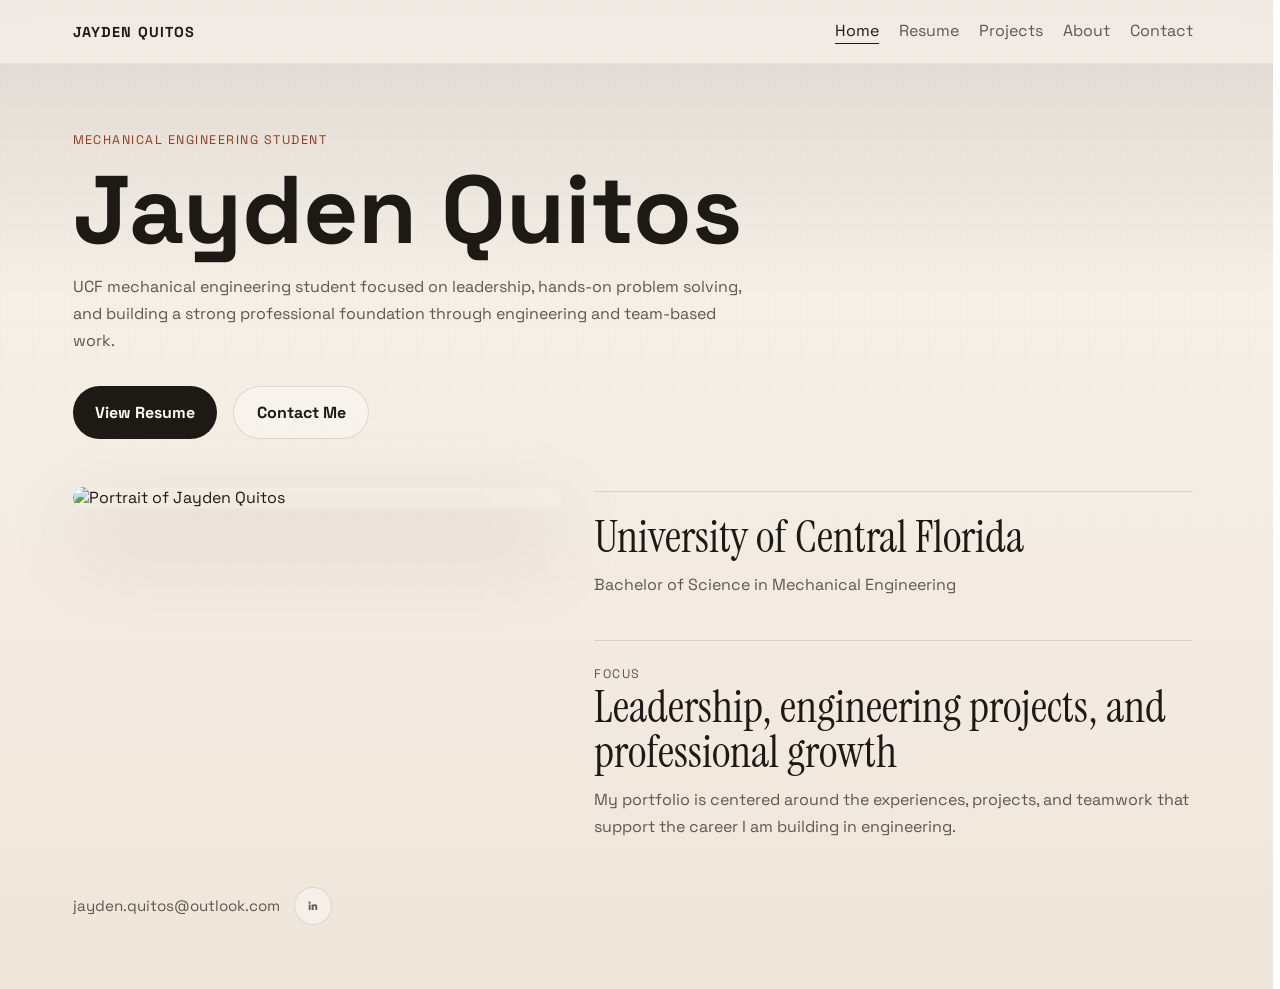
==== commit 1e47fd7d: "Update index.html" ====
--- a/index.html
+++ b/index.html
@@ -27,57 +27,53 @@
         <a href="about.html">About</a>
         <a href="contact.html">Contact</a>
       </nav>
-    </header>
-
-    <main>
-      <section class="page-hero home-page-hero reveal">
-        <p class="eyebrow">Mechanical Engineering Student</p>
-        <h1>Jayden Quitos</h1>
-        <p class="lede">
-          UCF mechanical engineering student focused on leadership, hands-on problem solving, and
-          building a strong professional foundation through engineering and team-based work.
-        </p>
-        <div class="hero-actions">
-          <a class="button button-primary" href="resume.html">View Resume</a>
-          <a class="button button-secondary" href="contact.html">Contact Me</a>
-        </div>
-      </section>
-
-      <section class="home-profile reveal">
-        <div class="home-photo-wrap">
-          <img
-            class="home-photo"
-            src="assets/Jayden-Profile.png"
-            alt="Portrait of Jayden Quitos"
-          >
-        </div>
-
-        <div class="home-summary">
-          <article class="simple-panel">
-            <h2>University of Central Florida</h2>
-            <p>Bachelor of Science in Mechanical Engineering</p>
-          </article>
-
-          <article class="simple-panel">
-            <p class="card-label">Focus</p>
-            <h2>Leadership, engineering projects, and professional growth</h2>
-            <p>
-              My portfolio is centered around the experiences, projects, and teamwork that support
-              the career I am building in engineering.
-            </p>
-          </article>
-
-          <div class="home-links">
-            <a class="text-link" href="contact.html">Get In Touch</a>
-          </div>
-        </div>
-      </section>
-    </main>
-
-    <footer class="footer">
-      <div class="footer-links">
-        <a class="footer-link" href="mailto:jayden.quitos@outlook.com">jayden.quitos@outlook.com</a>
-        <a
+    </header>
+
+    <main>
+      <section class="page-hero home-page-hero reveal">
+        <p class="eyebrow">Mechanical Engineering Student</p>
+        <h1>Jayden Quitos</h1>
+        <p class="lede">
+          UCF mechanical engineering student focused on leadership, hands-on problem solving, and
+          building a strong professional foundation through engineering and team-based work.
+        </p>
+        <div class="hero-actions">
+          <a class="button button-primary" href="resume.html">View Resume</a>
+          <a class="button button-secondary" href="contact.html">Contact Me</a>
+        </div>
+      </section>
+
+      <section class="home-profile reveal">
+        <div class="home-photo-wrap">
+          <img
+            class="home-photo"
+            src="assets/Jayden-Profile.png"
+            alt="Portrait of Jayden Quitos"
+          >
+        </div>
+
+        <div class="home-summary">
+          <article class="simple-panel">
+            <h2>University of Central Florida</h2>
+            <p>Bachelor of Science in Mechanical Engineering</p>
+          </article>
+
+          <article class="simple-panel">
+            <p class="card-label">Focus</p>
+            <h2>Leadership, engineering projects, and professional growth</h2>
+            <p>
+              My portfolio is centered around the experiences, projects, and teamwork that support
+              the career I am building in engineering.
+            </p>
+          </article>
+        </div>
+      </section>
+    </main>
+
+    <footer class="footer">
+      <div class="footer-links">
+        <a class="footer-link" href="mailto:jayden.quitos@outlook.com">jayden.quitos@outlook.com</a>
+        <a
           class="footer-icon"
           href="https://www.linkedin.com/in/jayden-quitos/"
           target="_blank"
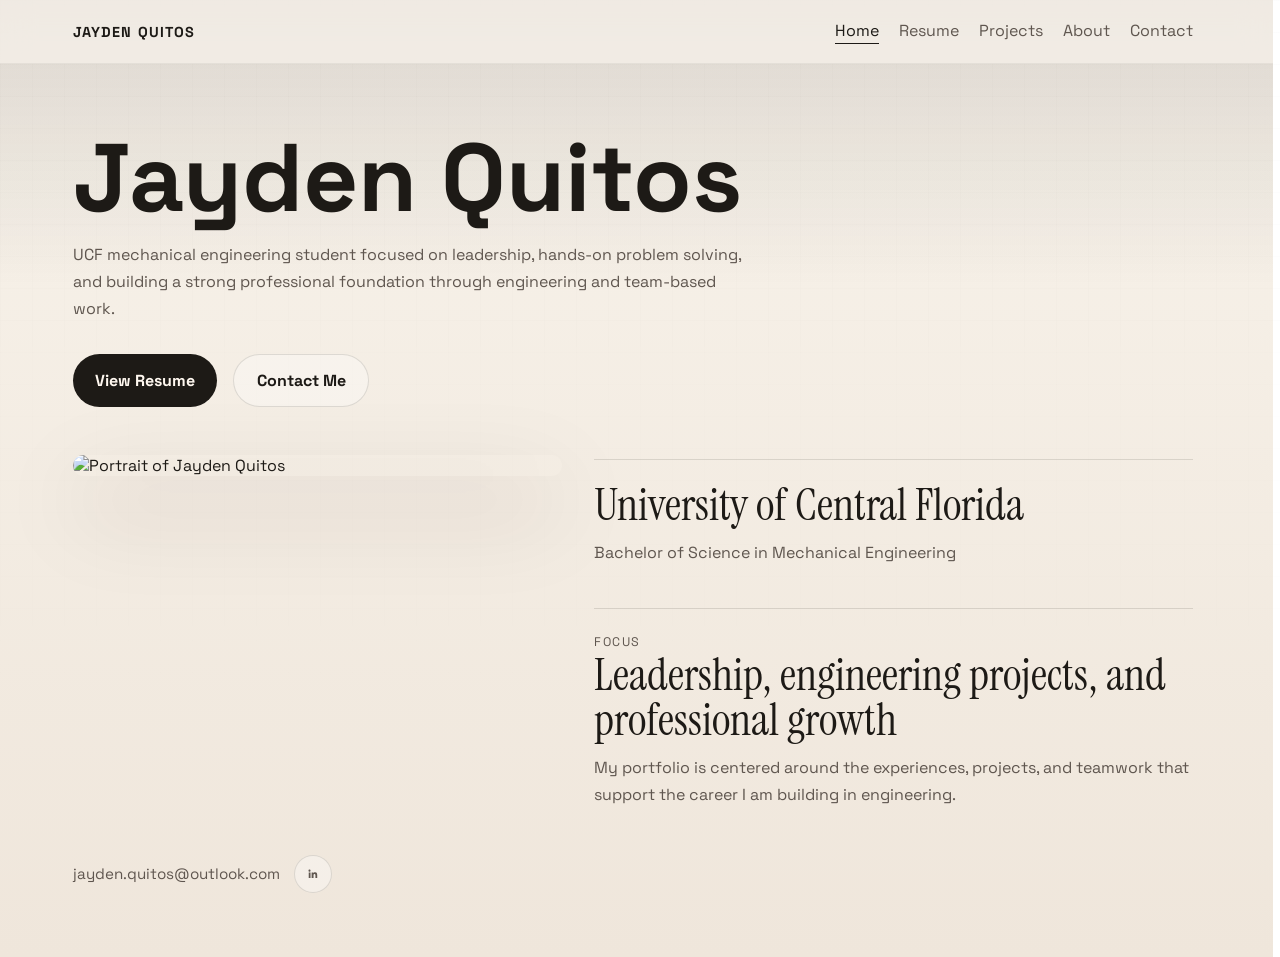
==== commit 123b45fc: "Update index.html" ====
--- a/index.html
+++ b/index.html
@@ -6,7 +6,7 @@
   <title>Jayden Quitos | Home</title>
   <meta
     name="description"
-    content="Portfolio website for Jayden Quitos, a product-minded developer building thoughtful digital experiences."
+    content="Portfolio website for Jayden Quitos."
   >
   <link rel="preconnect" href="https://fonts.googleapis.com">
   <link rel="preconnect" href="https://fonts.gstatic.com" crossorigin>
@@ -31,7 +31,7 @@
 
     <main>
       <section class="page-hero home-page-hero reveal">
-        <p class="eyebrow">Mechanical Engineering Student</p>
+        
         <h1>Jayden Quitos</h1>
         <p class="lede">
           UCF mechanical engineering student focused on leadership, hands-on problem solving, and
--- a/styles.css
+++ b/styles.css
@@ -30,18 +30,18 @@
     linear-gradient(180deg, #f7f1ea 0%, #efe5db 100%);
 }
 
-body[data-page="resume"] {
-  background:
-    linear-gradient(180deg, rgba(16, 11, 8, 0.64), rgba(16, 11, 8, 0.22) 24%, rgba(247, 241, 234, 0.94) 58%),
-    url("assets/Jayden-Resume-Background-v2.jpg") center top / cover fixed no-repeat,
-    linear-gradient(180deg, #f7f1ea 0%, #efe5db 100%);
-}
-
-body[data-page="home"] {
-  background:
-    linear-gradient(180deg, rgba(17, 12, 9, 0.12), rgba(247, 241, 234, 0) 30%),
-    linear-gradient(180deg, #f8f3eb 0%, #efe6db 100%);
-}
+body[data-page="resume"] {
+  background:
+    linear-gradient(180deg, rgba(16, 11, 8, 0.64), rgba(16, 11, 8, 0.22) 24%, rgba(247, 241, 234, 0.94) 58%),
+    url("assets/Jayden-Resume-Background-v2.jpg") center top / cover fixed no-repeat,
+    linear-gradient(180deg, #f7f1ea 0%, #efe5db 100%);
+}
+
+body[data-page="home"] {
+  background:
+    linear-gradient(180deg, rgba(17, 12, 9, 0.12), rgba(247, 241, 234, 0) 30%),
+    linear-gradient(180deg, #f8f3eb 0%, #efe6db 100%);
+}
 
 body {
   overflow-y: scroll;
@@ -160,19 +160,19 @@
   margin-top: 1rem;
 }
 
-.page-hero {
-  padding: 3rem 0 1rem;
-  max-width: 48rem;
-}
-
-.home-page-hero {
-  padding-top: 4.25rem;
-  max-width: 42rem;
-}
-
-.home-page-hero h1 {
-  line-height: 1.04;
-}
+.page-hero {
+  padding: 3rem 0 1rem;
+  max-width: 48rem;
+}
+
+.home-page-hero {
+  padding-top: 4.25rem;
+  max-width: 42rem;
+}
+
+.home-page-hero h1 {
+  line-height: 1.04;
+}
 
 .resume-page-hero {
   padding-top: 4.1rem;
@@ -328,75 +328,74 @@
   line-height: 1;
 }
 
-.project-grid {
-  display: grid;
-  grid-template-columns: 1.2fr 1fr 1fr;
-  gap: 1rem;
-}
-
-.home-profile {
-  display: grid;
-  grid-template-columns: 0.9fr 1.1fr;
-  gap: 2rem;
-  align-items: start;
-  margin-top: 2rem;
-}
-
-.home-photo-wrap {
-  position: relative;
-}
-
-.home-photo-wrap::before {
-  content: "";
-  position: absolute;
-  inset: auto 8% -4% 8%;
-  height: 18%;
-  background: rgba(29, 26, 22, 0.16);
-  filter: blur(28px);
-  z-index: 0;
-}
-
-.home-photo {
-  position: relative;
-  z-index: 1;
-  display: block;
-  width: 100%;
-  height: auto;
-  border-radius: 28px;
-  box-shadow: 0 34px 90px rgba(45, 27, 15, 0.18);
-}
-
-.home-summary {
-  display: grid;
-  gap: 1.25rem;
-  padding-top: 0.25rem;
-}
-
-.simple-panel {
-  padding: 1.4rem 0;
-  border-top: 1px solid var(--line);
-}
-
-.simple-panel h2 {
-  margin: 0 0 0.7rem;
-  font-family: "Instrument Serif", serif;
-  font-size: clamp(1.8rem, 4vw, 2.8rem);
-  font-weight: 400;
-  line-height: 1;
-}
-
-.simple-panel p {
-  margin: 0;
-  color: var(--muted);
-  line-height: 1.7;
-}
-
-.home-links {
-  display: flex;
-  flex-wrap: wrap;
-  gap: 1.1rem;
-  padding-top: 0.25rem;
-}
+.project-grid {
+  display: grid;
+  grid-template-columns: 1.2fr 1fr 1fr;
+  gap: 1rem;
+}
+
+.home-profile {
+  display: grid;
+  grid-template-columns: 0.9fr 1.1fr;
+  gap: 2rem;
+  align-items: start;
+  margin-top: 2rem;
+}
+
+.home-photo-wrap {
+  position: relative;
+}
+
+.home-photo-wrap::before {
+  content: "";
+  position: absolute;
+  inset: auto 8% -4% 8%;
+  height: 18%;
+  background: rgba(29, 26, 22, 0.16);
+  filter: blur(28px);
+  z-index: 0;
+}
+
+.home-photo {
+  position: relative;
+  z-index: 1;
+  display: block;
+  width: 100%;
+  height: auto;
+  border-radius: 28px;
+  box-shadow: 0 34px 90px rgba(45, 27, 15, 0.18);
+}
+
+.home-summary {
+  display: grid;
+  gap: 1.25rem;
+  padding-top: 0.25rem;
+}
+
+.simple-panel {
+  padding: 1.4rem 0;
+  border-top: 1px solid var(--line);
+}
+
+.simple-panel h2 {
+  margin: 0 0 0.7rem;
+  font-family: "Instrument Serif", serif;
+  font-size: clamp(1.8rem, 4vw, 2.8rem);
+  font-weight: 400;
+  line-height: 1;
+}
+
+.simple-panel p {
+  margin: 0;
+  color: var(--muted);
+  line-height: 1.7;
+}
+.home-links {
+  display: flex;
+  flex-wrap: wrap;
+  gap: 1.1rem;
+  padding-top: 0.25rem;
+}
 
 .stacked-grid {
   grid-template-columns: repeat(3, 1fr);
@@ -475,37 +474,37 @@
   gap: 1rem;
 }
 
-.footer {
-  display: flex;
-  align-items: center;
-  justify-content: space-between;
-  gap: 1rem;
-  padding: 1.5rem 0 0;
-  color: var(--muted);
-  font-size: 1rem;
-}
-
-.footer-links {
-  display: flex;
-  align-items: center;
-  gap: 0.9rem;
-}
-
-.footer-home,
-.footer-link,
-.footer-icon {
-  color: var(--muted);
-  text-decoration: none;
-  font-size: 0.95rem;
-  transition: color 180ms ease, transform 180ms ease;
-}
-
-.footer-home:hover,
-.footer-link:hover,
-.footer-icon:hover {
-  color: var(--text);
-  transform: translateY(-1px);
-}
+.footer {
+  display: flex;
+  align-items: center;
+  justify-content: space-between;
+  gap: 1rem;
+  padding: 1.5rem 0 0;
+  color: var(--muted);
+  font-size: 1rem;
+}
+
+.footer-links {
+  display: flex;
+  align-items: center;
+  gap: 0.9rem;
+}
+
+.footer-home,
+.footer-link,
+.footer-icon {
+  color: var(--muted);
+  text-decoration: none;
+  font-size: 0.95rem;
+  transition: color 180ms ease, transform 180ms ease;
+}
+
+.footer-home:hover,
+.footer-link:hover,
+.footer-icon:hover {
+  color: var(--text);
+  transform: translateY(-1px);
+}
 
 .footer-icon {
   display: inline-flex;
@@ -535,12 +534,12 @@
   transform: translateY(0);
 }
 
-@media (max-width: 900px) {
-  .hero,
-  .home-profile,
-  .stacked-grid,
-  .project-grid,
-  .about-layout,
+@media (max-width: 900px) {
+  .hero,
+  .home-profile,
+  .stacked-grid,
+  .project-grid,
+  .about-layout,
   .stats,
   .contact-panel {
     grid-template-columns: 1fr;
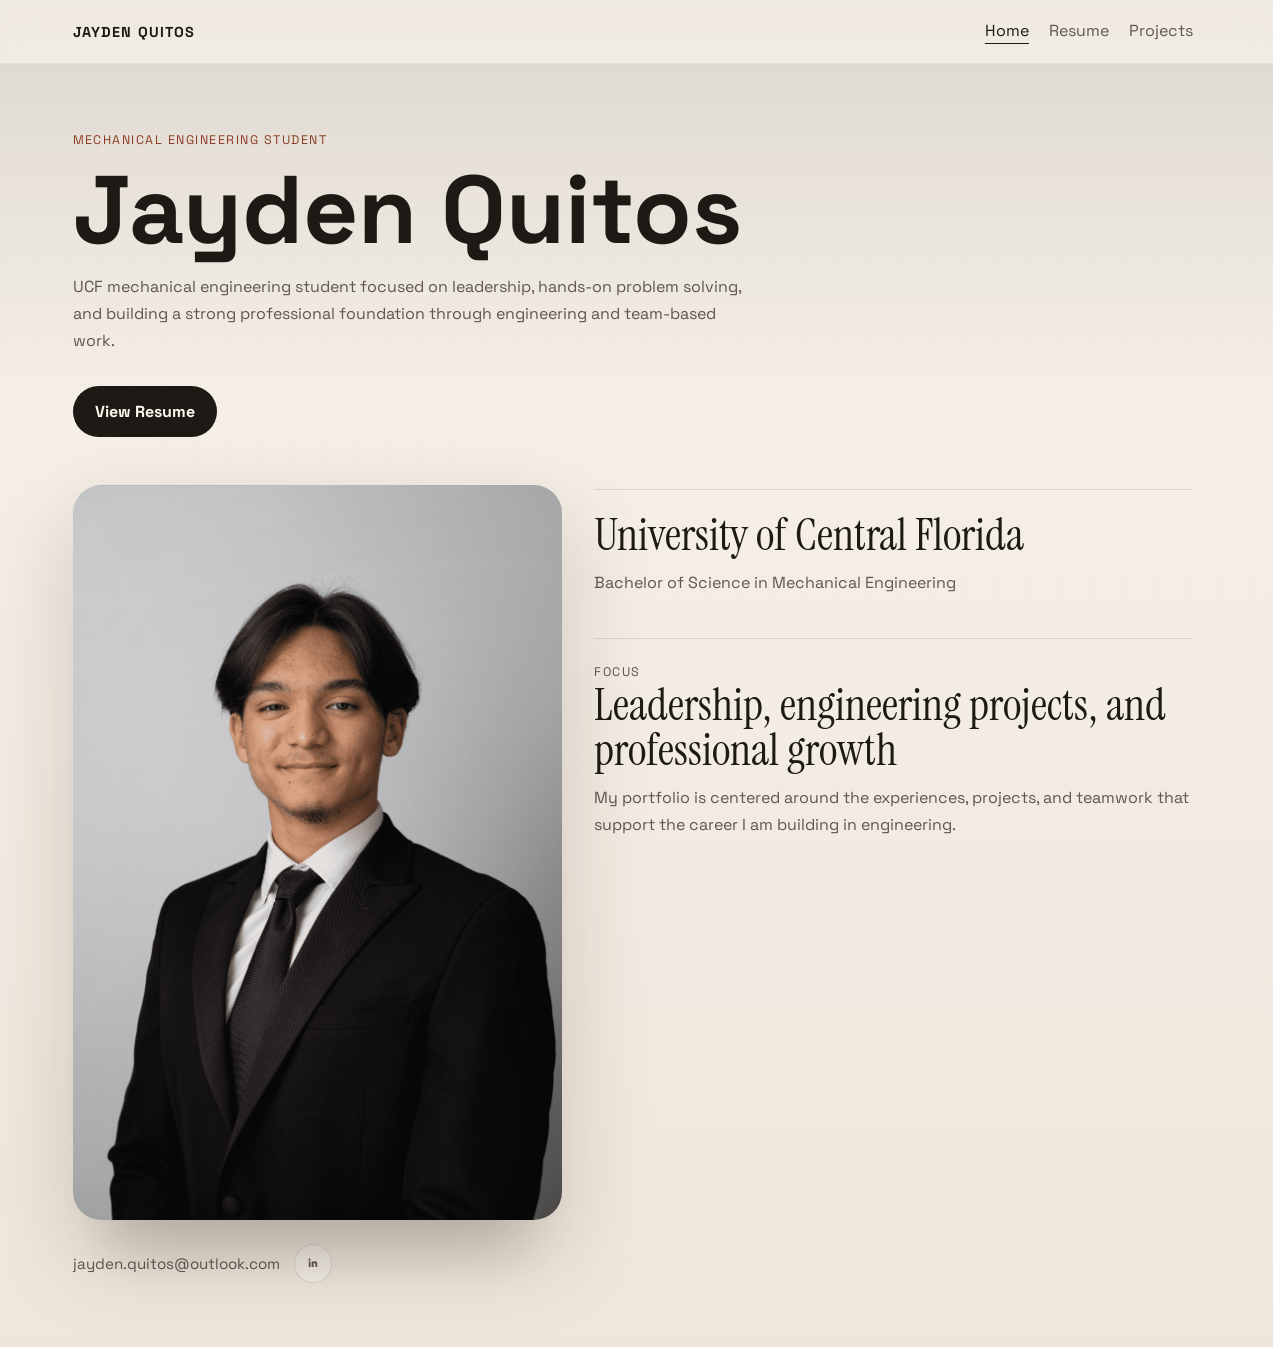
==== commit fb7efb1f: "Add files via upload" ====
--- a/index.html
+++ b/index.html
@@ -6,7 +6,7 @@
   <title>Jayden Quitos | Home</title>
   <meta
     name="description"
-    content="Portfolio website for Jayden Quitos."
+    content="Portfolio website for Jayden Quitos, a product-minded developer building thoughtful digital experiences."
   >
   <link rel="preconnect" href="https://fonts.googleapis.com">
   <link rel="preconnect" href="https://fonts.gstatic.com" crossorigin>
@@ -14,7 +14,7 @@
     href="https://fonts.googleapis.com/css2?family=Space+Grotesk:wght@400;500;700&family=Instrument+Serif:ital@0;1&display=swap"
     rel="stylesheet"
   >
-  <link rel="stylesheet" href="styles.css">
+  <link rel="stylesheet" href="styles.css?v=6">
 </head>
 <body data-page="home">
   <div class="site-shell">
@@ -24,14 +24,12 @@
         <a href="index.html" class="active">Home</a>
         <a href="resume.html">Resume</a>
         <a href="projects.html">Projects</a>
-        <a href="about.html">About</a>
-        <a href="contact.html">Contact</a>
       </nav>
     </header>
 
     <main>
-      <section class="page-hero home-page-hero reveal">
-        
+      <section class="page-hero home-page-hero">
+        <p class="eyebrow">Mechanical Engineering Student</p>
         <h1>Jayden Quitos</h1>
         <p class="lede">
           UCF mechanical engineering student focused on leadership, hands-on problem solving, and
@@ -39,11 +37,10 @@
         </p>
         <div class="hero-actions">
           <a class="button button-primary" href="resume.html">View Resume</a>
-          <a class="button button-secondary" href="contact.html">Contact Me</a>
         </div>
       </section>
 
-      <section class="home-profile reveal">
+      <section class="home-profile">
         <div class="home-photo-wrap">
           <img
             class="home-photo"
--- a/styles.css
+++ b/styles.css
@@ -390,6 +390,7 @@
   color: var(--muted);
   line-height: 1.7;
 }
+
 .home-links {
   display: flex;
   flex-wrap: wrap;
@@ -472,6 +473,118 @@
   align-items: center;
   justify-content: space-between;
   gap: 1rem;
+}
+
+.contact-layout {
+  display: grid;
+  grid-template-columns: minmax(0, 1.35fr) minmax(280px, 0.8fr);
+  gap: 5rem;
+  padding-top: 4rem;
+}
+
+.contact-form-column h1,
+.contact-info-column h2 {
+  margin: 0;
+  font-family: "Space Grotesk", sans-serif;
+  font-size: clamp(2.4rem, 6vw, 4.25rem);
+  font-weight: 700;
+  line-height: 1.08;
+}
+
+.contact-info-column h2 {
+  max-width: 10ch;
+}
+
+.contact-form {
+  display: grid;
+  gap: 1.35rem;
+  margin-top: 2.25rem;
+}
+
+.form-field {
+  display: grid;
+  gap: 0.55rem;
+}
+
+.contact-form label {
+  font-weight: 700;
+}
+
+.contact-form label span {
+  color: var(--accent);
+}
+
+.contact-form input,
+.contact-form textarea {
+  width: 100%;
+  border: 1px solid var(--line);
+  border-radius: 18px;
+  padding: 1rem;
+  color: var(--text);
+  background: rgba(255, 248, 240, 0.74);
+  box-shadow: inset 0 1px 0 rgba(255, 255, 255, 0.32);
+  font: inherit;
+}
+
+.contact-form textarea {
+  resize: vertical;
+}
+
+.contact-form input:focus,
+.contact-form textarea:focus {
+  outline: 2px solid rgba(198, 93, 58, 0.28);
+  border-color: rgba(198, 93, 58, 0.46);
+}
+
+.contact-form .button {
+  justify-self: start;
+  border: 0;
+  cursor: pointer;
+  text-transform: uppercase;
+}
+
+.contact-info-column {
+  padding-top: 0.1rem;
+}
+
+.contact-linkedin {
+  display: inline-flex;
+  align-items: center;
+  justify-content: center;
+  width: 3.25rem;
+  height: 3.25rem;
+  margin-top: 2.4rem;
+  border-radius: 16px;
+  color: #fff8f0;
+  background: var(--text);
+  font-size: 1.35rem;
+  font-weight: 700;
+  line-height: 1;
+  text-decoration: none;
+  transition: transform 180ms ease, background-color 180ms ease;
+}
+
+.contact-linkedin:hover {
+  transform: translateY(-2px);
+  background: var(--accent-deep);
+}
+
+.contact-info-block {
+  margin-top: 1.45rem;
+}
+
+.contact-info-block p {
+  margin: 0 0 0.45rem;
+  font-weight: 700;
+}
+
+.contact-info-block a {
+  color: var(--text);
+  text-decoration: none;
+}
+
+.contact-info-block a:hover {
+  color: var(--accent-deep);
 }
 
 .footer {
@@ -523,20 +636,10 @@
   fill: currentColor;
 }
 
-.reveal {
-  opacity: 0;
-  transform: translateY(28px);
-  transition: opacity 700ms ease, transform 700ms ease;
-}
-
-.reveal.is-visible {
-  opacity: 1;
-  transform: translateY(0);
-}
-
 @media (max-width: 900px) {
   .hero,
   .home-profile,
+  .contact-layout,
   .stacked-grid,
   .project-grid,
   .about-layout,
